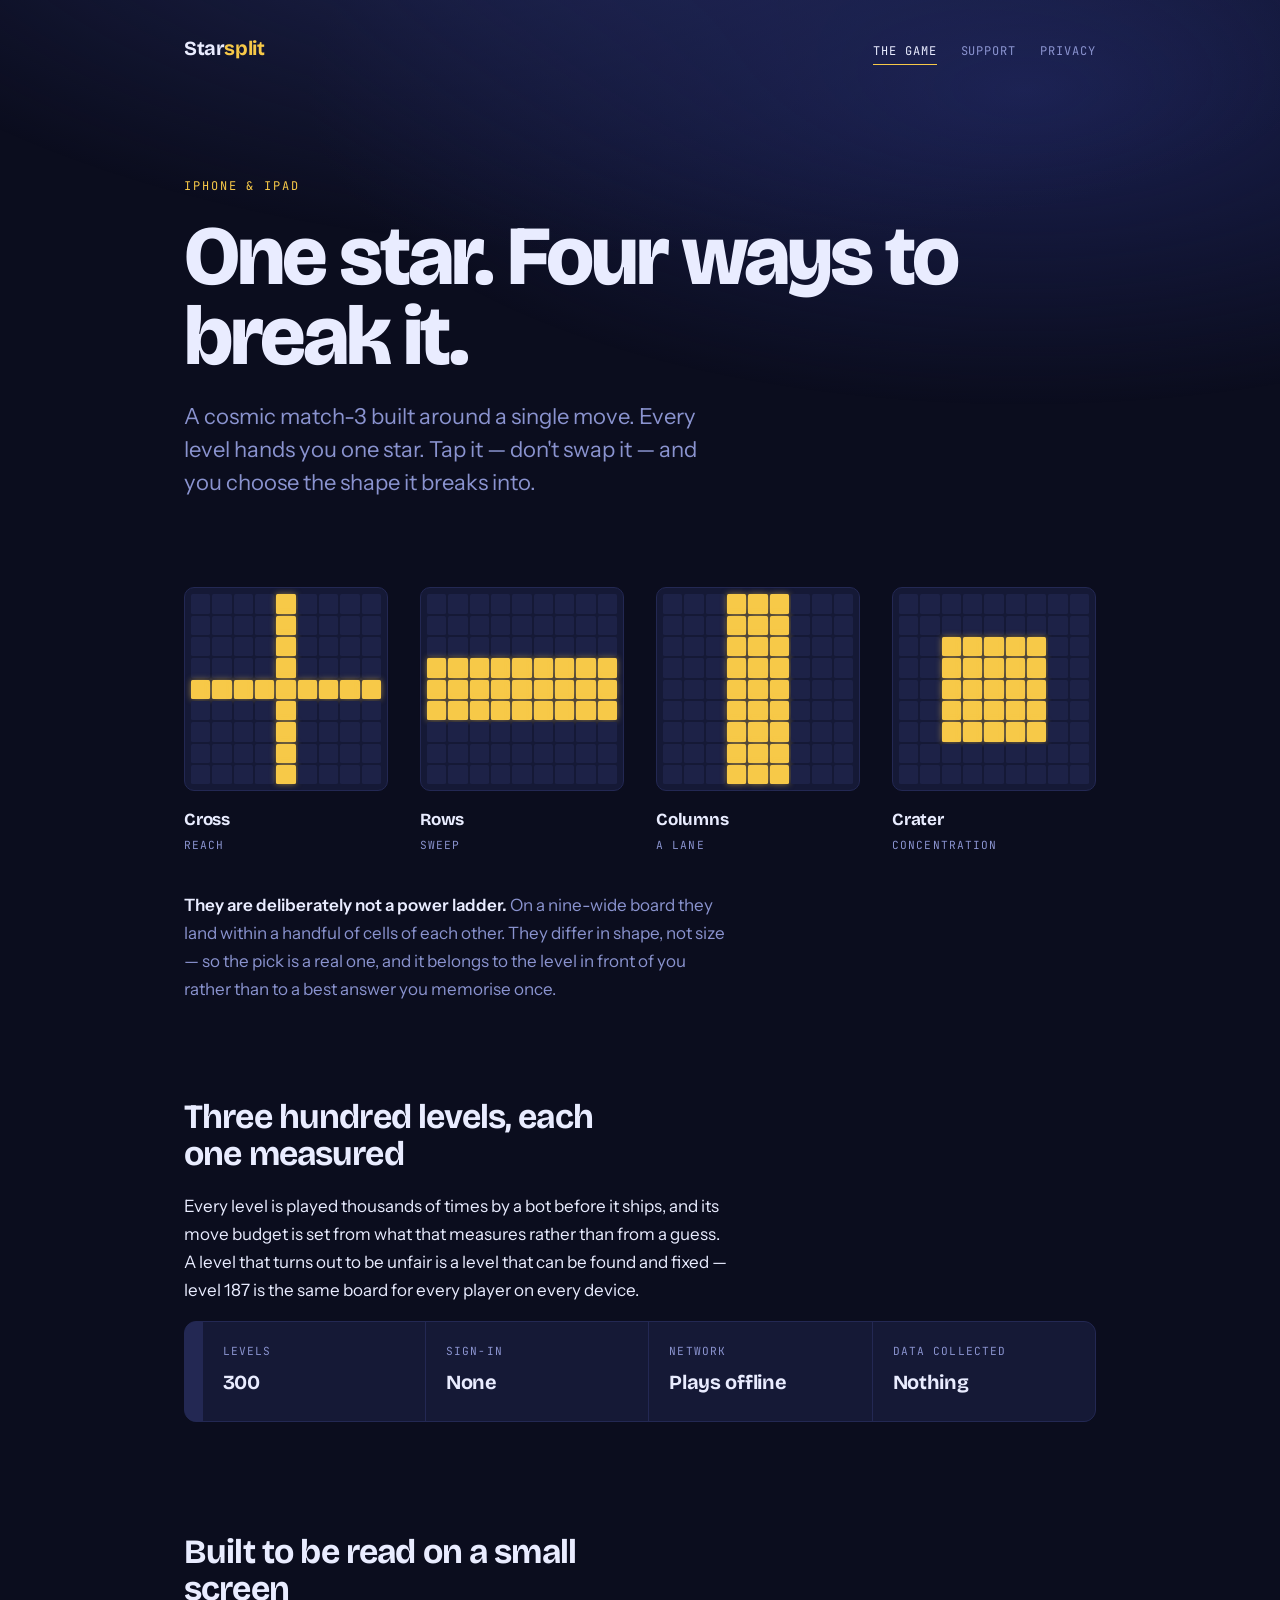
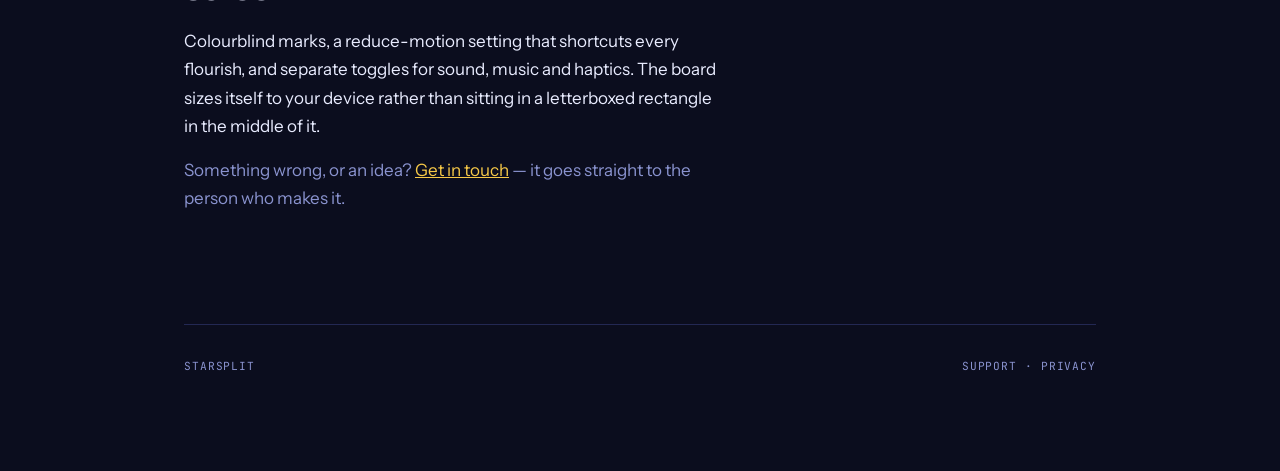
==== index.html @ 792201fa "The public site: the game, the privacy policy, and support Three static pages, no build step, ready " ====
<!doctype html>
<html lang="en">
<head>
<meta charset="utf-8">
<meta name="viewport" content="width=device-width, initial-scale=1">
<title>Starsplit — a cosmic match-3</title>
<meta name="description" content="A cosmic match-3 for iPhone and iPad, built around one move: tap the star, and choose the shape it breaks into.">
<meta name="theme-color" content="#0b0d1e">
<link rel="preconnect" href="https://fonts.googleapis.com">
<link rel="preconnect" href="https://fonts.gstatic.com" crossorigin>
<link href="https://fonts.googleapis.com/css2?family=Bricolage+Grotesque:opsz,wght@12..96,700;12..96,800&family=Instrument+Sans:wght@400;500;600&family=JetBrains+Mono:wght@400;500&display=swap" rel="stylesheet">
<link rel="stylesheet" href="style.css">
</head>
<body>
<div class="page">

	<header class="masthead">
		<a class="wordmark" href="index.html">Star<span>split</span></a>
		<nav class="nav">
			<a href="index.html" aria-current="page">The game</a>
			<a href="support.html">Support</a>
			<a href="privacy.html">Privacy</a>
		</nav>
	</header>

	<main>
		<section class="hero">
			<p class="eyebrow">iPhone &amp; iPad</p>
			<h1>One star. Four ways to break it.</h1>
			<p class="lede">
				A cosmic match-3 built around a single move. Every level hands you one star.
				Tap it — don't swap it — and you choose the shape it breaks into.
			</p>
		</section>

		<ul class="splits" id="splits">
			<li class="split">
				<div class="grid" data-shape="cross" role="img" aria-label="Cross: clears one full row and one full column."></div>
				<h2>Cross</h2>
				<p>Reach</p>
			</li>
			<li class="split">
				<div class="grid" data-shape="rows" role="img" aria-label="Rows: clears three whole rows."></div>
				<h2>Rows</h2>
				<p>Sweep</p>
			</li>
			<li class="split">
				<div class="grid" data-shape="cols" role="img" aria-label="Columns: clears three whole columns."></div>
				<h2>Columns</h2>
				<p>A lane</p>
			</li>
			<li class="split">
				<div class="grid" data-shape="crater" role="img" aria-label="Crater: clears a five by five hole."></div>
				<h2>Crater</h2>
				<p>Concentration</p>
			</li>
		</ul>

		<p class="splits-note">
			<strong>They are deliberately not a power ladder.</strong> On a nine-wide board they land
			within a handful of cells of each other. They differ in shape, not size — so the pick is a
			real one, and it belongs to the level in front of you rather than to a best answer you
			memorise once.
		</p>

		<section class="section">
			<h2>Three hundred levels, each one measured</h2>
			<p>
				Every level is played thousands of times by a bot before it ships, and its move budget
				is set from what that measures rather than from a guess. A level that turns out to be
				unfair is a level that can be found and fixed — level 187 is the same board for every
				player on every device.
			</p>
			<ul class="facts">
				<li>
					<span class="fact-key">Levels</span>
					<span class="fact-val">300</span>
				</li>
				<li>
					<span class="fact-key">Sign-in</span>
					<span class="fact-val">None</span>
				</li>
				<li>
					<span class="fact-key">Network</span>
					<span class="fact-val">Plays offline</span>
				</li>
				<li>
					<span class="fact-key">Data collected</span>
					<span class="fact-val">Nothing</span>
				</li>
			</ul>
		</section>

		<section class="section">
			<h2>Built to be read on a small screen</h2>
			<p>
				Colourblind marks, a reduce-motion setting that shortcuts every flourish, and separate
				toggles for sound, music and haptics. The board sizes itself to your device rather than
				sitting in a letterboxed rectangle in the middle of it.
			</p>
			<p class="muted">
				Something wrong, or an idea? <a href="support.html">Get in touch</a> — it goes straight
				to the person who makes it.
			</p>
		</section>
	</main>

	<footer class="foot">
		<span>Starsplit</span>
		<span>
			<a href="support.html">Support</a> ·
			<a href="privacy.html">Privacy</a>
		</span>
	</footer>

</div>

<script>
// The four footprints, on the nine-wide grid the game actually uses. Kept as data rather
// than as 324 hand-written divs, and built from the same definitions the game splits by:
// cross = a row and a column, rows/cols = three lanes, crater = a 5x5 hole.
const N = 9, MID = 4;
const SHAPE = {
	cross:  (x, y) => x === MID || y === MID,
	rows:   (x, y) => Math.abs(y - MID) <= 1,
	cols:   (x, y) => Math.abs(x - MID) <= 1,
	crater: (x, y) => Math.abs(x - MID) <= 2 && Math.abs(y - MID) <= 2,
};

for (const grid of document.querySelectorAll(".grid")) {
	const hit = SHAPE[grid.dataset.shape];
	const frag = document.createDocumentFragment();
	for (let y = 0; y < N; y++) {
		for (let x = 0; x < N; x++) {
			const cell = document.createElement("div");
			cell.className = "cell";
			if (hit(x, y)) {
				cell.classList.add("lit");
				// Staggered from the centre out, so the shape reads as arriving.
				const d = Math.max(Math.abs(x - MID), Math.abs(y - MID));
				cell.style.setProperty("--d", (d * 0.035).toFixed(3) + "s");
			}
			frag.appendChild(cell);
		}
	}
	grid.appendChild(frag);
}
</script>

</body>
</html>
---- style.css ----
/* Starsplit — the game's own palette (scripts/view/pal.gd), so the site and the app
   read as one place. Nothing here is invented: SPACE, PANEL, PANEL_EDGE, TEXT, MUTED, GOLD. */
:root {
	--space:  #0b0d1e;
	--panel:  #151936;
	--edge:   #232853;
	--text:   #e9ecff;
	--muted:  #8a93cf;
	--gold:   #f7c948;

	--display: "Bricolage Grotesque", ui-sans-serif, system-ui, sans-serif;
	--body:    "Instrument Sans", ui-sans-serif, system-ui, sans-serif;
	--mono:    "JetBrains Mono", ui-monospace, "SF Mono", monospace;

	--measure: 34rem;
	--gutter:  clamp(1.25rem, 5vw, 2.5rem);
}

* { box-sizing: border-box; }

body {
	margin: 0;
	background: var(--space);
	color: var(--text);
	font-family: var(--body);
	font-size: 1.0625rem;
	line-height: 1.65;
	-webkit-font-smoothing: antialiased;
}

/* The sky, the same way the game builds it: a lifted top settling to space. Not a
   decorative gradient — it is Pal.SKY, chapter one, the colour the game was designed against. */
body::before {
	content: "";
	position: fixed;
	inset: 0;
	background:
		radial-gradient(120% 80% at 50% -20%, #232a5e 0%, transparent 60%),
		radial-gradient(80% 50% at 80% 10%, #1a2050 0%, transparent 70%);
	pointer-events: none;
	z-index: 0;
}

.page {
	position: relative;
	z-index: 1;
	max-width: 62rem;
	margin: 0 auto;
	padding: 0 var(--gutter) 6rem;
}

/* --- masthead ------------------------------------------------------------- */

.masthead {
	display: flex;
	align-items: baseline;
	justify-content: space-between;
	gap: 1.5rem;
	flex-wrap: wrap;
	padding: 2rem 0 0;
}

.wordmark {
	font-family: var(--display);
	font-weight: 700;
	font-size: 1.25rem;
	letter-spacing: -0.02em;
	color: var(--text);
	text-decoration: none;
}

.wordmark span { color: var(--gold); }

.nav {
	display: flex;
	gap: 1.5rem;
	font-family: var(--mono);
	font-size: 0.75rem;
	letter-spacing: 0.08em;
	text-transform: uppercase;
}

.nav a {
	color: var(--muted);
	text-decoration: none;
	padding-bottom: 2px;
	border-bottom: 1px solid transparent;
}

.nav a:hover,
.nav a[aria-current="page"] {
	color: var(--text);
	border-bottom-color: var(--gold);
}

/* --- hero ----------------------------------------------------------------- */

.hero { padding: clamp(3rem, 12vw, 7rem) 0 0; }

.eyebrow {
	font-family: var(--mono);
	font-size: 0.75rem;
	letter-spacing: 0.16em;
	text-transform: uppercase;
	color: var(--gold);
	margin: 0 0 1.25rem;
}

h1 {
	font-family: var(--display);
	font-weight: 800;
	font-size: clamp(2.75rem, 9vw, 5.25rem);
	line-height: 0.95;
	letter-spacing: -0.035em;
	margin: 0 0 1.5rem;
	/* `ch` on a 44px display face is wider than a phone, and a max-width that exceeds the
	   viewport pushes the whole column sideways — the headline is not the only thing that
	   ends up clipped. Cap it against the container as well as the measure. */
	max-width: min(16ch, 100%);
	overflow-wrap: break-word;
}

.lede {
	font-size: clamp(1.125rem, 2.2vw, 1.375rem);
	line-height: 1.5;
	color: var(--muted);
	max-width: var(--measure);
	margin: 0;
}

/* --- the four splits: the signature ---------------------------------------
   Drawn the way SplitPopup draws them in the game — as the FOOTPRINT each one
   clears on a little grid, not as a picture of its two ingredients. A player
   should not have to read a combo table to know what a move does. */

.splits {
	display: grid;
	grid-template-columns: repeat(auto-fit, minmax(9.5rem, 1fr));
	gap: clamp(1rem, 3vw, 2rem);
	margin: clamp(3rem, 9vw, 5.5rem) 0 0;
	padding: 0;
	list-style: none;
}

.split { margin: 0; }

.grid {
	display: grid;
	grid-template-columns: repeat(9, 1fr);
	gap: 2px;
	aspect-ratio: 1;
	padding: 6px;
	background: var(--panel);
	border: 1px solid var(--edge);
	border-radius: 10px;
}

.cell {
	border-radius: 1.5px;
	background: #1d2247;
}

.cell.lit {
	background: var(--gold);
	box-shadow: 0 0 6px rgba(247, 201, 72, 0.55);
}

/* The one orchestrated moment: each footprint lights in a short sweep, staggered
   per cell from the centre out, so you read the SHAPE arriving rather than a state. */
@media (prefers-reduced-motion: no-preference) {
	.cell.lit {
		animation: ignite 0.5s cubic-bezier(0.2, 0.8, 0.3, 1) backwards;
		animation-delay: var(--d, 0s);
	}
}

@keyframes ignite {
	from { background: #1d2247; box-shadow: none; transform: scale(0.7); }
	to   { transform: scale(1); }
}

.split h2 {
	font-family: var(--display);
	font-weight: 700;
	font-size: 1.0625rem;
	letter-spacing: -0.01em;
	margin: 0.9rem 0 0.15rem;
}

.split p {
	font-family: var(--mono);
	font-size: 0.7rem;
	letter-spacing: 0.1em;
	text-transform: uppercase;
	color: var(--muted);
	margin: 0;
}

.splits-note {
	max-width: var(--measure);
	color: var(--muted);
	margin: 2.25rem 0 0;
}

.splits-note strong { color: var(--text); font-weight: 600; }

/* --- plain sections ------------------------------------------------------- */

.section { padding: clamp(3.5rem, 10vw, 6rem) 0 0; }

/* Display type sets its own leading. Inheriting the body's 1.65 leaves a two-line heading
   reading as two unrelated lines rather than one phrase. */
.section h2 {
	font-family: var(--display);
	font-weight: 700;
	font-size: clamp(1.5rem, 4vw, 2.125rem);
	line-height: 1.08;
	letter-spacing: -0.025em;
	margin: 0 0 1.25rem;
	max-width: min(20ch, 100%);
}

/* A section carrying more than one heading needs air above the later ones. Done here rather
   than with an inline margin at each call site, which is how a stylesheet stops being the
   place the spacing lives. */
.section h2:not(:first-child) { margin-top: 2.5rem; }

.section h3 {
	font-family: var(--display);
	font-weight: 700;
	font-size: 1.125rem;
	line-height: 1.3;
	letter-spacing: -0.01em;
	margin: 2.25rem 0 0.5rem;
}

.section p,
.section li { max-width: var(--measure); }

.section p { margin: 0 0 1rem; }

.section ul { padding-left: 1.1rem; margin: 0 0 1rem; }

.section li { margin-bottom: 0.4rem; }

.muted { color: var(--muted); }

a { color: var(--gold); }

a:focus-visible,
.nav a:focus-visible,
.wordmark:focus-visible {
	outline: 2px solid var(--gold);
	outline-offset: 3px;
	border-radius: 2px;
}

/* --- facts strip ---------------------------------------------------------- */

.facts {
	display: grid;
	grid-template-columns: repeat(auto-fit, minmax(12rem, 1fr));
	gap: 1px;
	background: var(--edge);
	border: 1px solid var(--edge);
	border-radius: 12px;
	overflow: hidden;
	margin: 2rem 0 0;
	padding: 0;
	list-style: none;
}

.facts li {
	background: var(--panel);
	padding: 1.25rem 1.25rem 1.4rem;
	margin: 0;
	max-width: none;
}

.facts dt,
.fact-key {
	font-family: var(--mono);
	font-size: 0.7rem;
	letter-spacing: 0.1em;
	text-transform: uppercase;
	color: var(--muted);
	display: block;
	margin-bottom: 0.35rem;
}

.fact-val {
	font-family: var(--display);
	font-weight: 700;
	font-size: 1.25rem;
	letter-spacing: -0.015em;
	display: block;
}

/* --- the collection table (privacy) --------------------------------------- */

.collect {
	width: 100%;
	border-collapse: collapse;
	margin: 1.5rem 0 0;
	font-size: 0.9375rem;
}

.collect caption {
	text-align: left;
	font-family: var(--mono);
	font-size: 0.7rem;
	letter-spacing: 0.1em;
	text-transform: uppercase;
	color: var(--muted);
	padding-bottom: 0.75rem;
}

.collect th,
.collect td {
	text-align: left;
	padding: 0.6rem 0.75rem 0.6rem 0;
	border-bottom: 1px solid var(--edge);
}

.collect th {
	font-weight: 500;
	color: var(--text);
}

.collect td {
	font-family: var(--mono);
	font-size: 0.75rem;
	letter-spacing: 0.06em;
	text-transform: uppercase;
	color: var(--muted);
	white-space: nowrap;
	text-align: right;
	padding-right: 0;
}

/* --- footer --------------------------------------------------------------- */

.foot {
	margin-top: clamp(4rem, 12vw, 7rem);
	padding-top: 2rem;
	border-top: 1px solid var(--edge);
	display: flex;
	justify-content: space-between;
	gap: 1.5rem;
	flex-wrap: wrap;
	font-family: var(--mono);
	font-size: 0.7rem;
	letter-spacing: 0.08em;
	text-transform: uppercase;
	color: var(--muted);
}

.foot a { color: var(--muted); text-decoration: none; }
.foot a:hover { color: var(--text); }
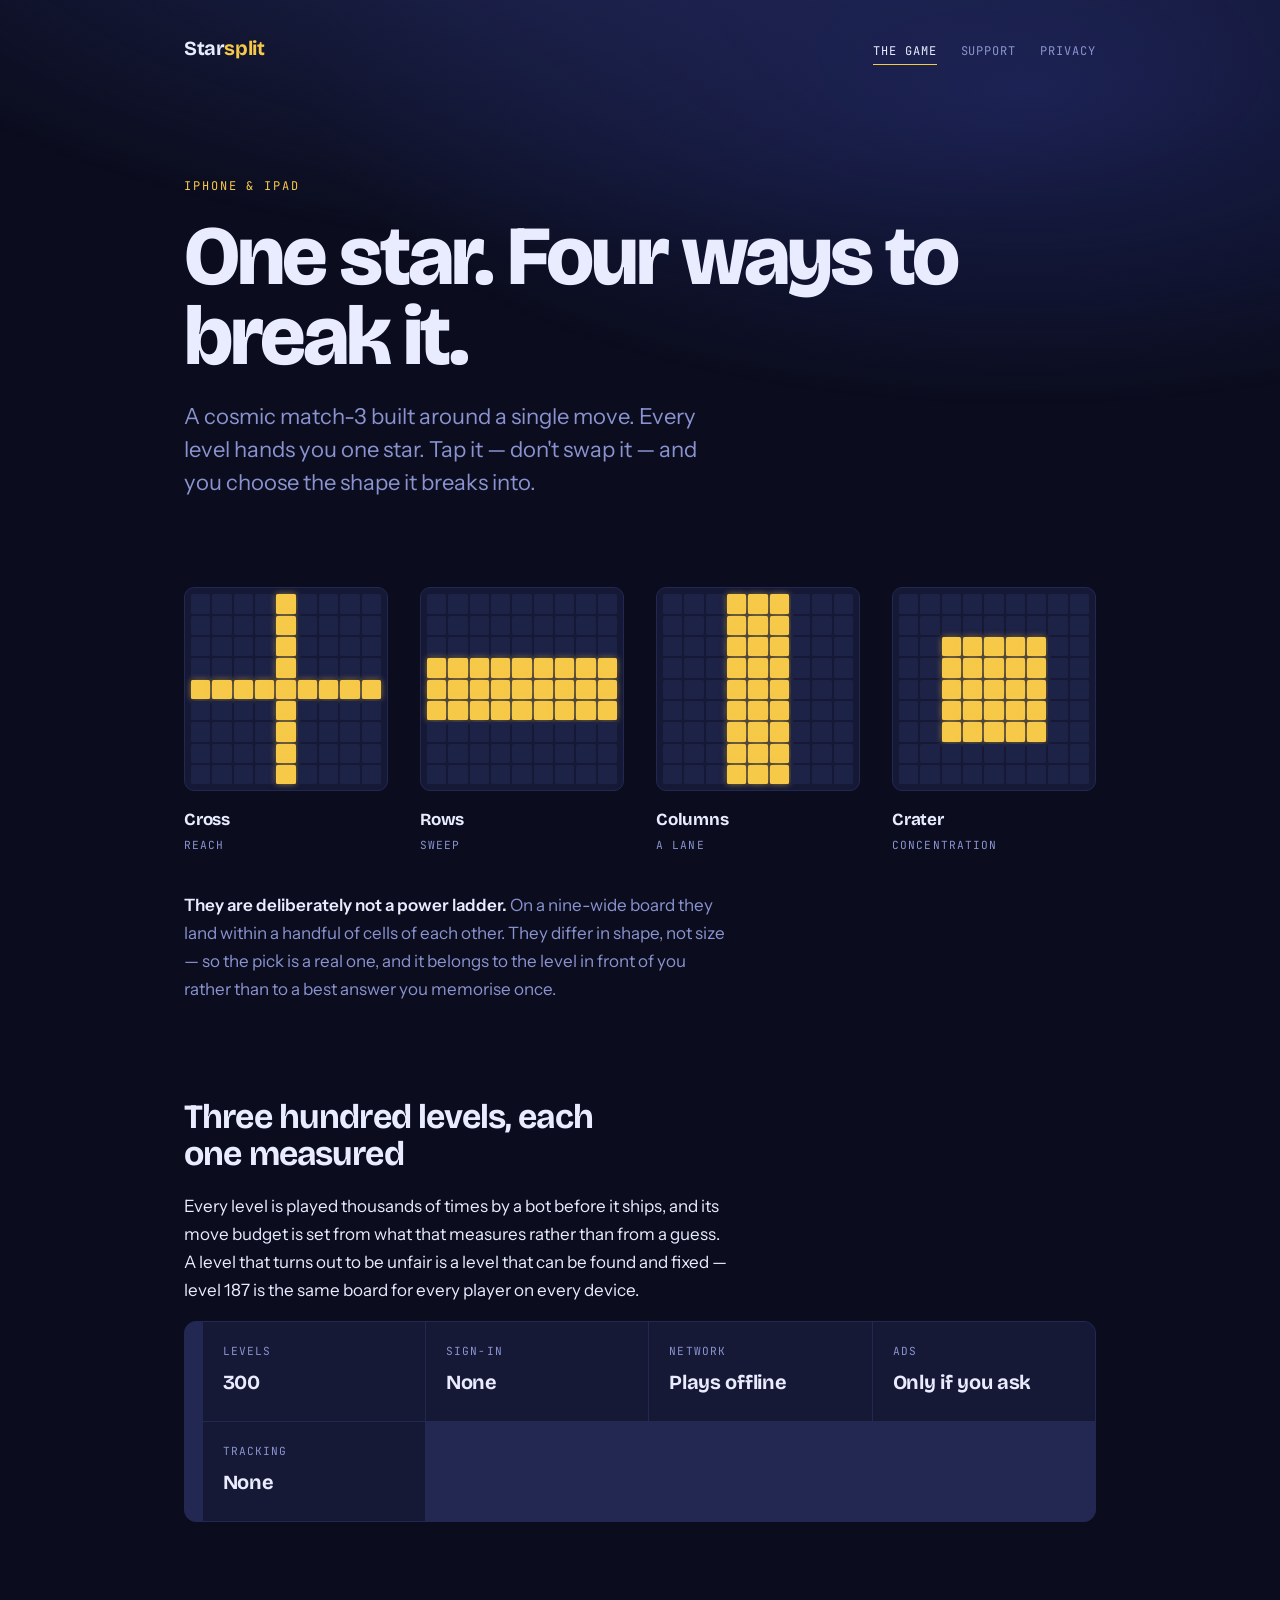
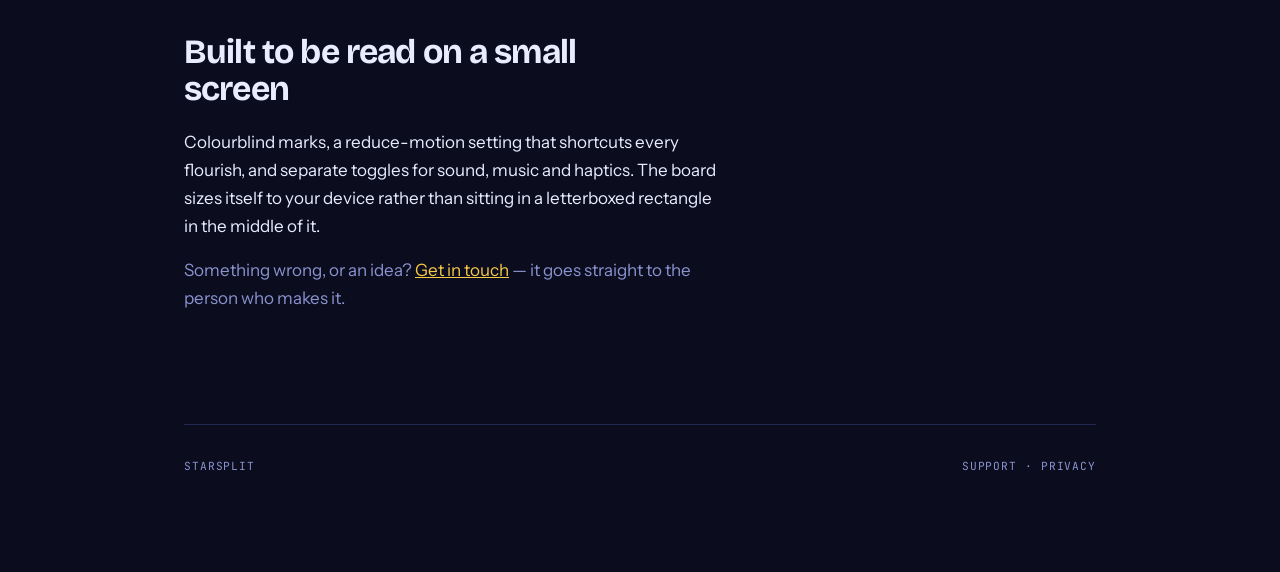
==== commit 97c98041: "Ads and purchases, said plainly The page promised that if a future release ever added in-app purchas" ====
--- a/index.html
+++ b/index.html
@@ -85,8 +85,12 @@
 					<span class="fact-val">Plays offline</span>
 				</li>
 				<li>
-					<span class="fact-key">Data collected</span>
-					<span class="fact-val">Nothing</span>
+					<span class="fact-key">Ads</span>
+					<span class="fact-val">Only if you ask</span>
+				</li>
+				<li>
+					<span class="fact-key">Tracking</span>
+					<span class="fact-val">None</span>
 				</li>
 			</ul>
 		</section>
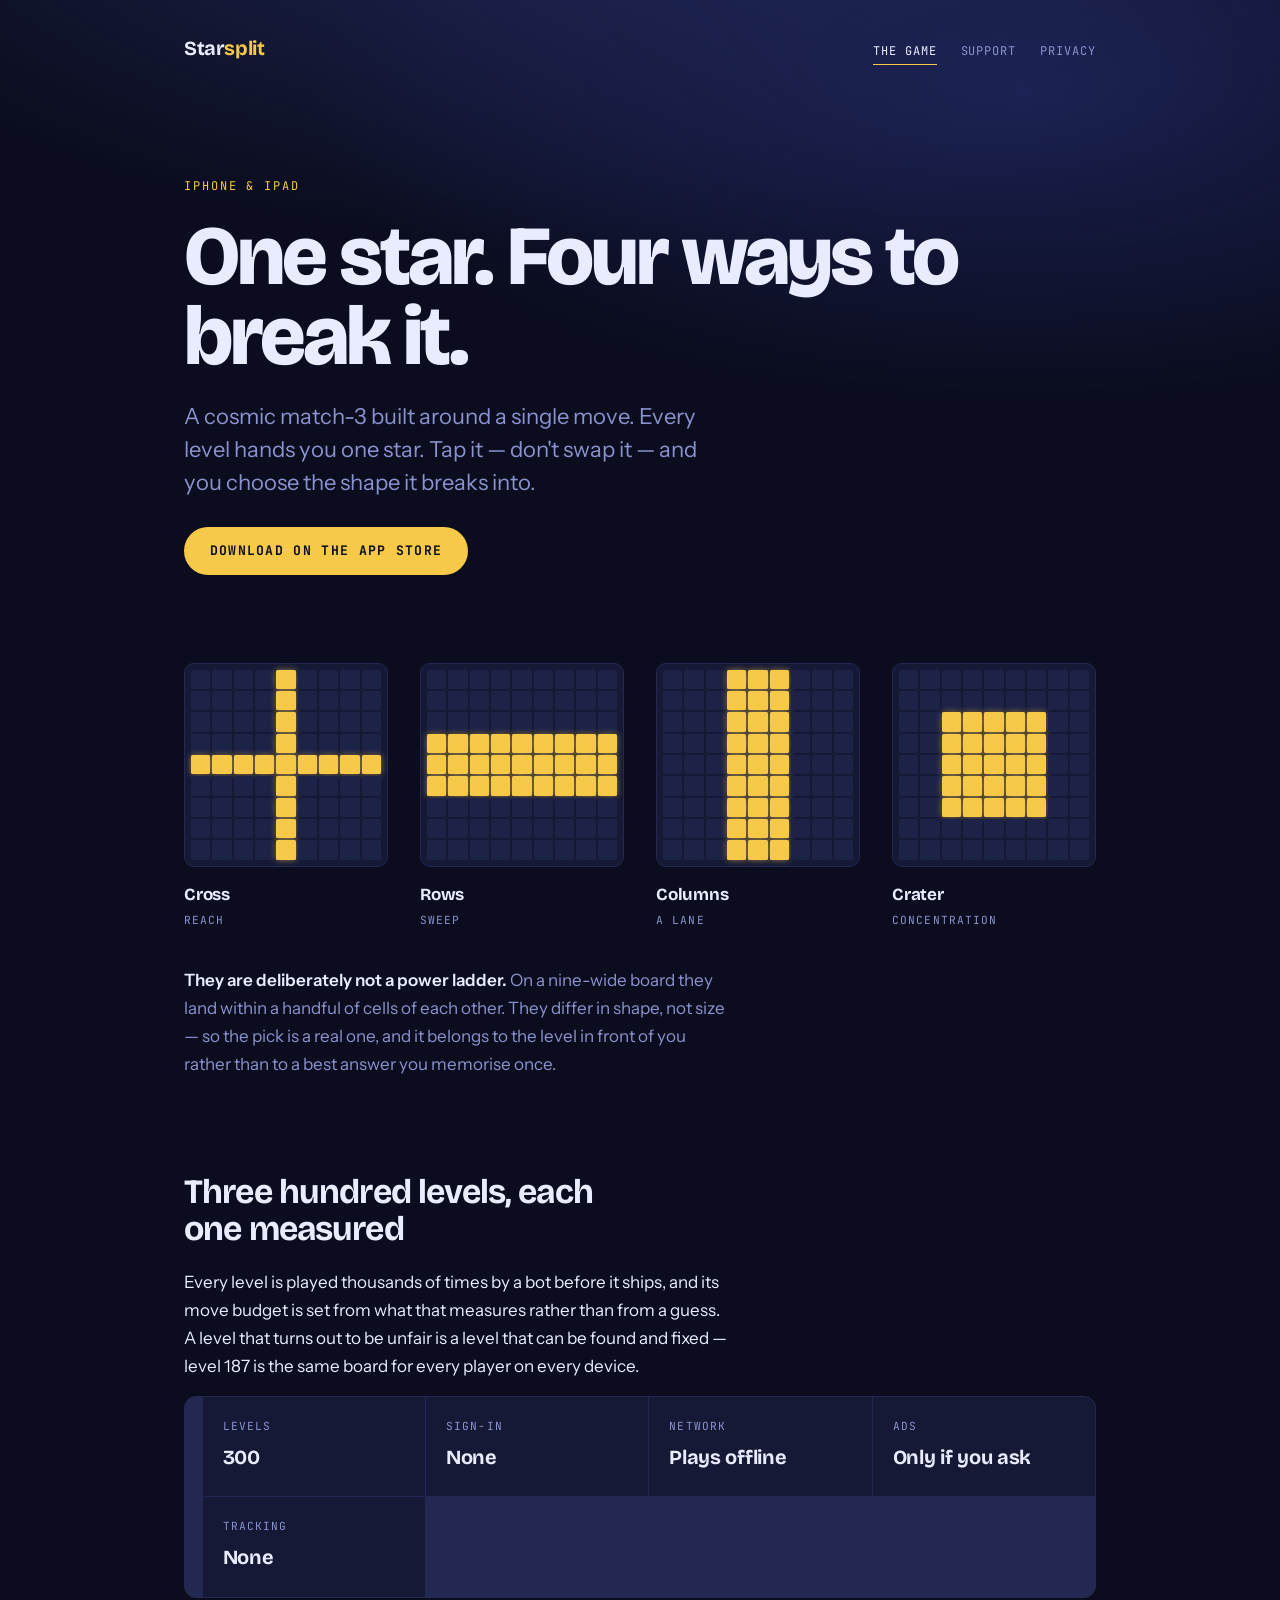
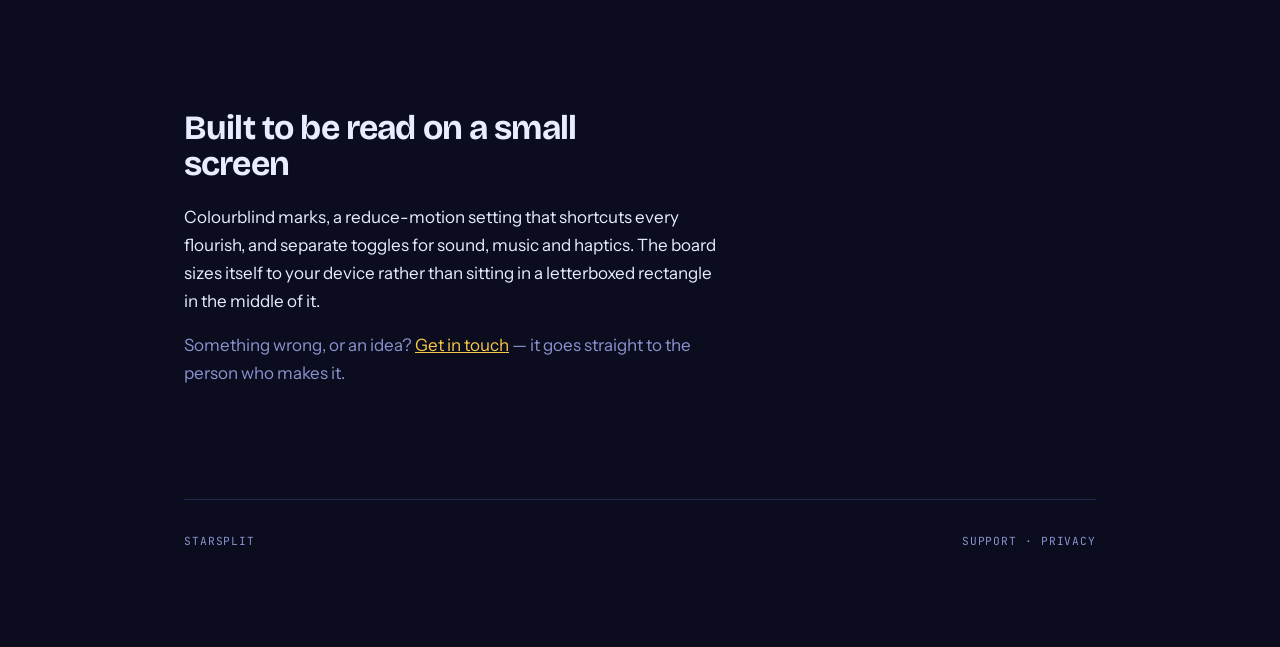
==== commit 6841b7c4: "Link the App Store from the hero The site had no route to the listing at all.  Co-Authored-By: Claud" ====
--- a/index.html
+++ b/index.html
@@ -30,6 +30,9 @@
 			<p class="lede">
 				A cosmic match-3 built around a single move. Every level hands you one star.
 				Tap it — don't swap it — and you choose the shape it breaks into.
+			</p>
+			<p class="store">
+				<a class="store-link" href="https://apps.apple.com/us/app/starsplit-matching-puzzle/id6791795719?ct=website">Download on the App&nbsp;Store</a>
 			</p>
 		</section>
 
--- a/style.css
+++ b/style.css
@@ -357,3 +357,24 @@
 
 .foot a { color: var(--muted); text-decoration: none; }
 .foot a:hover { color: var(--text); }
+
+/* App Store link — the page's one conversion point, so it carries the gold
+   accent nothing else on the page uses as a fill. */
+.store { margin: 1.75rem 0 0; }
+.store-link {
+	display: inline-block;
+	padding: 0.8rem 1.6rem;
+	border-radius: 999px;
+	background: var(--gold);
+	color: var(--space);
+	font-family: var(--mono);
+	font-size: 0.82rem;
+	font-weight: 700;
+	letter-spacing: 0.1em;
+	text-transform: uppercase;
+	text-decoration: none;
+	transition: transform 0.15s ease, filter 0.15s ease;
+}
+.store-link:hover { transform: translateY(-2px); filter: brightness(1.08); }
+.store-link:focus-visible { outline: 3px solid var(--text); outline-offset: 3px; }
+@media (prefers-reduced-motion: reduce) { .store-link { transition: none; } }
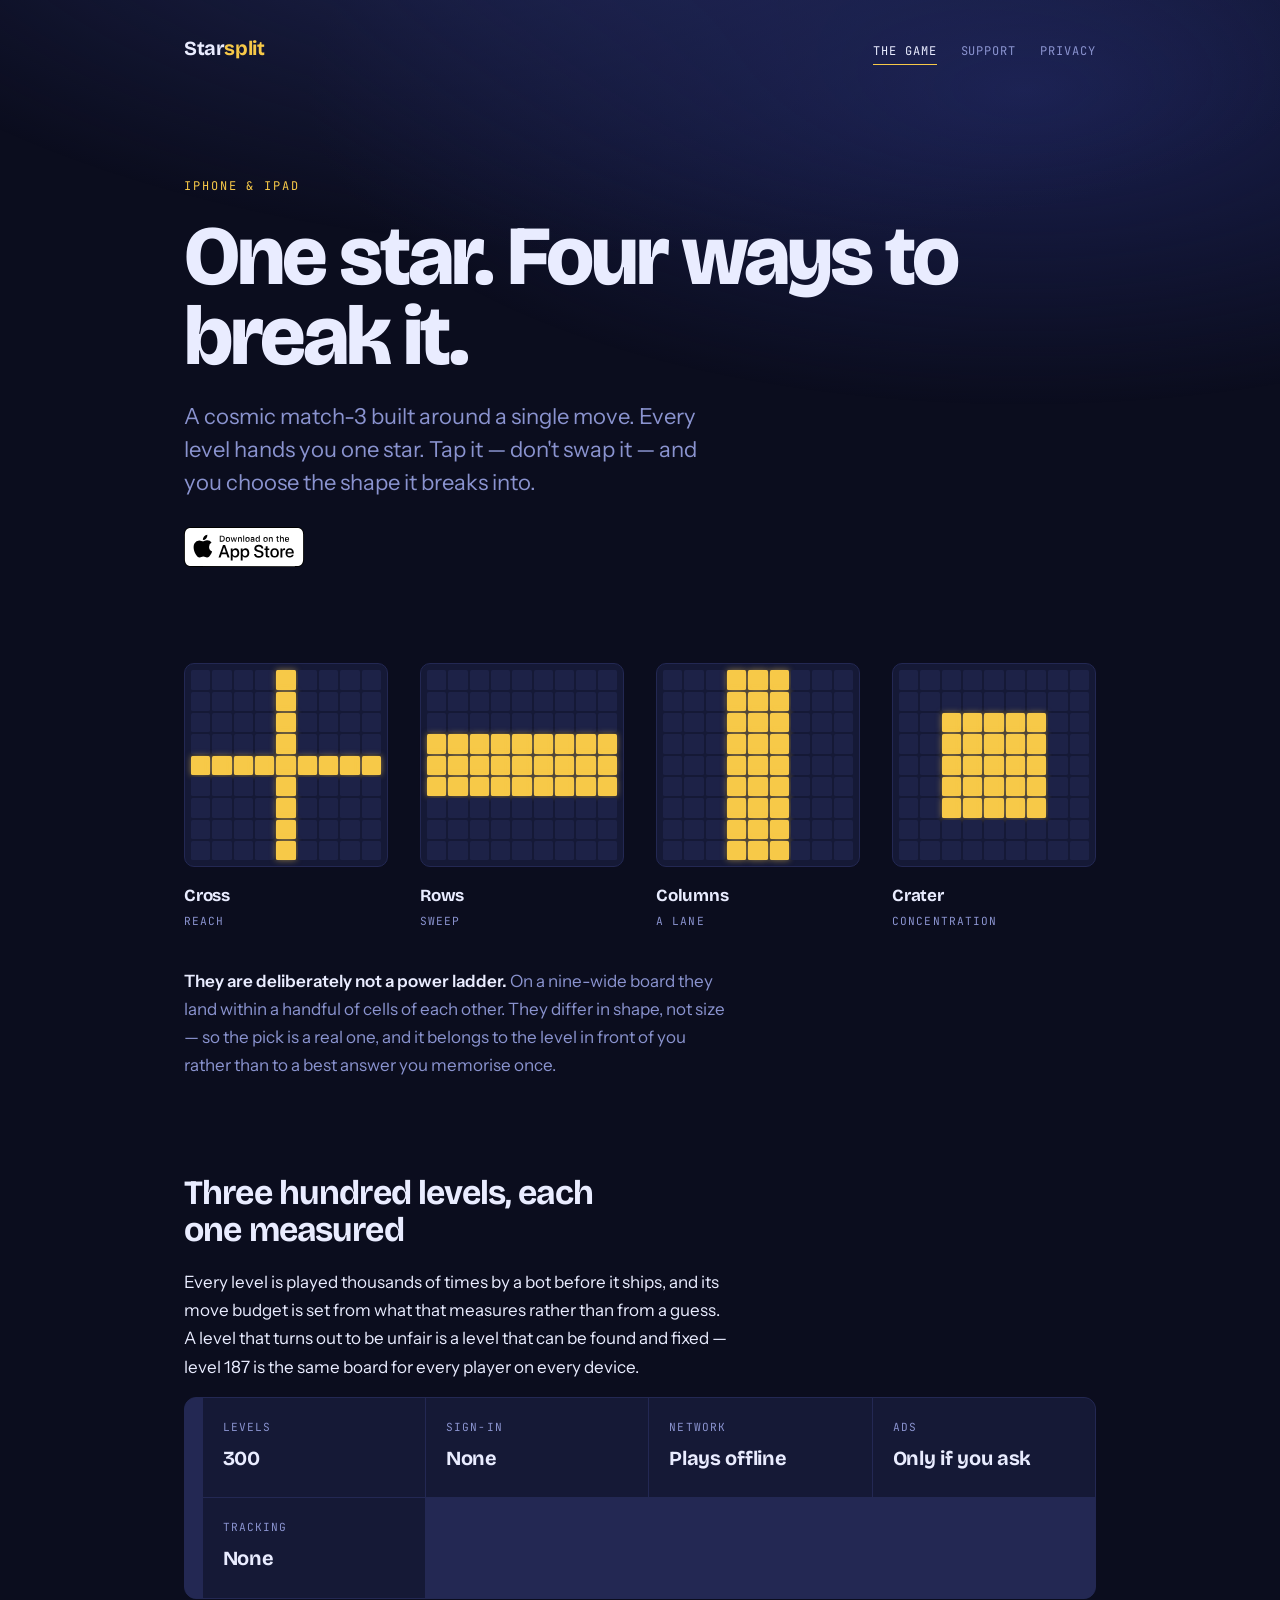
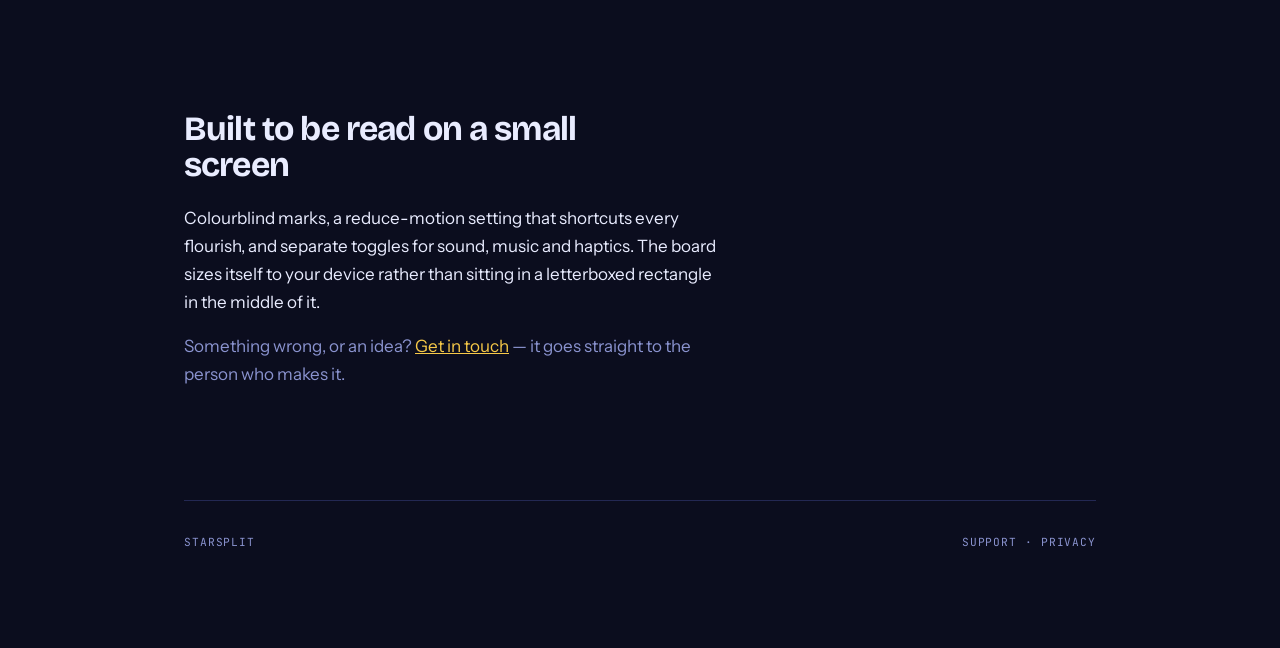
==== commit 80c0bfb2: "Use Apple's official App Store badge Replaces the text link with the current 'Download on the App St" ====
--- a/index.html
+++ b/index.html
@@ -32,7 +32,9 @@
 				Tap it — don't swap it — and you choose the shape it breaks into.
 			</p>
 			<p class="store">
-				<a class="store-link" href="https://apps.apple.com/us/app/starsplit-matching-puzzle/id6791795719?ct=website">Download on the App&nbsp;Store</a>
+				<a class="badge" href="https://apps.apple.com/us/app/starsplit-matching-puzzle/id6791795719?ct=website">
+					<img src="assets/app-store-badge.svg" alt="Download Starsplit on the App Store" width="120" height="40">
+				</a>
 			</p>
 		</section>
 
--- a/style.css
+++ b/style.css
@@ -358,23 +358,10 @@
 .foot a { color: var(--muted); text-decoration: none; }
 .foot a:hover { color: var(--text); }
 
-/* App Store link — the page's one conversion point, so it carries the gold
-   accent nothing else on the page uses as a fill. */
+/* Apple's official App Store badge, used unmodified per Apple's marketing
+   guidelines: scaled proportionally only, and given the required clear space of
+   at least one quarter of the badge height on every side. */
+.badge { display: inline-block; line-height: 0; }
+.badge img { height: 40px; width: auto; display: block; }
+.badge:focus-visible { outline: 3px solid var(--gold); outline-offset: 6px; border-radius: 6px; }
 .store { margin: 1.75rem 0 0; }
-.store-link {
-	display: inline-block;
-	padding: 0.8rem 1.6rem;
-	border-radius: 999px;
-	background: var(--gold);
-	color: var(--space);
-	font-family: var(--mono);
-	font-size: 0.82rem;
-	font-weight: 700;
-	letter-spacing: 0.1em;
-	text-transform: uppercase;
-	text-decoration: none;
-	transition: transform 0.15s ease, filter 0.15s ease;
-}
-.store-link:hover { transform: translateY(-2px); filter: brightness(1.08); }
-.store-link:focus-visible { outline: 3px solid var(--text); outline-offset: 3px; }
-@media (prefers-reduced-motion: reduce) { .store-link { transition: none; } }
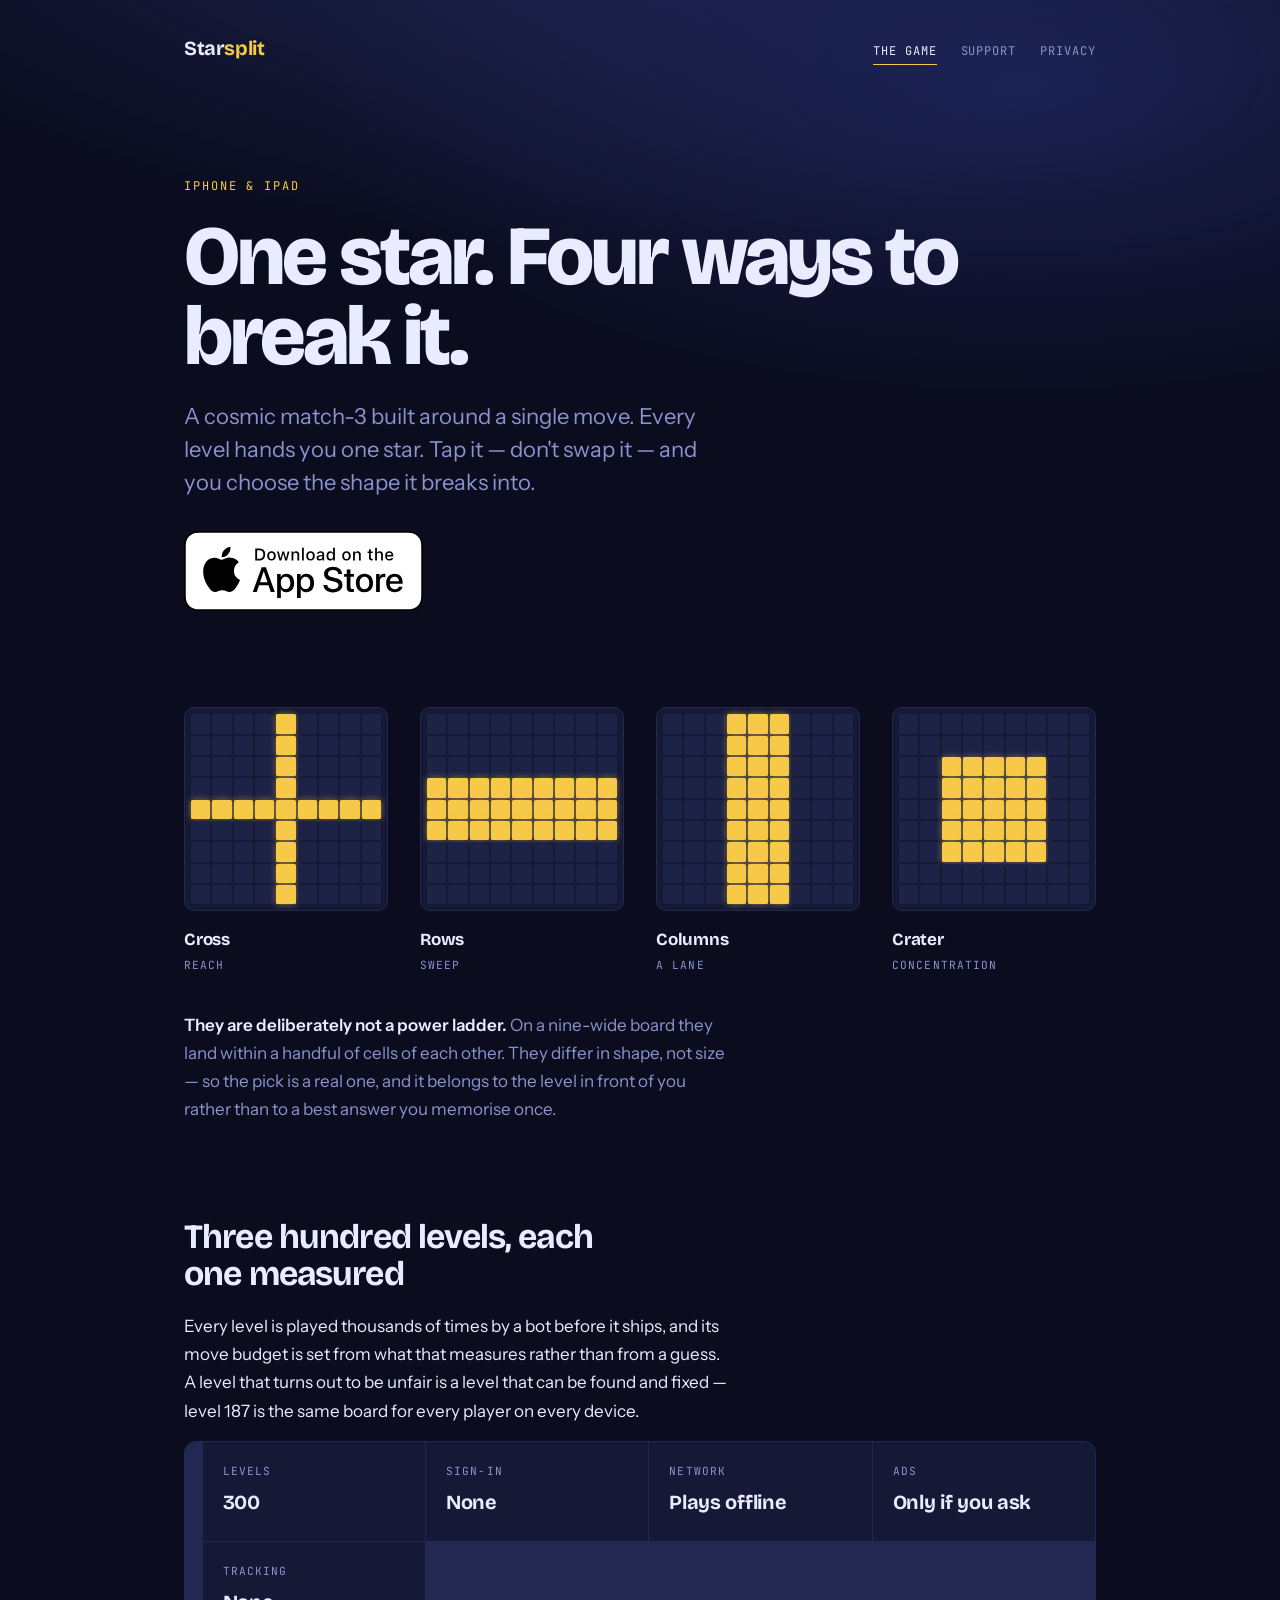
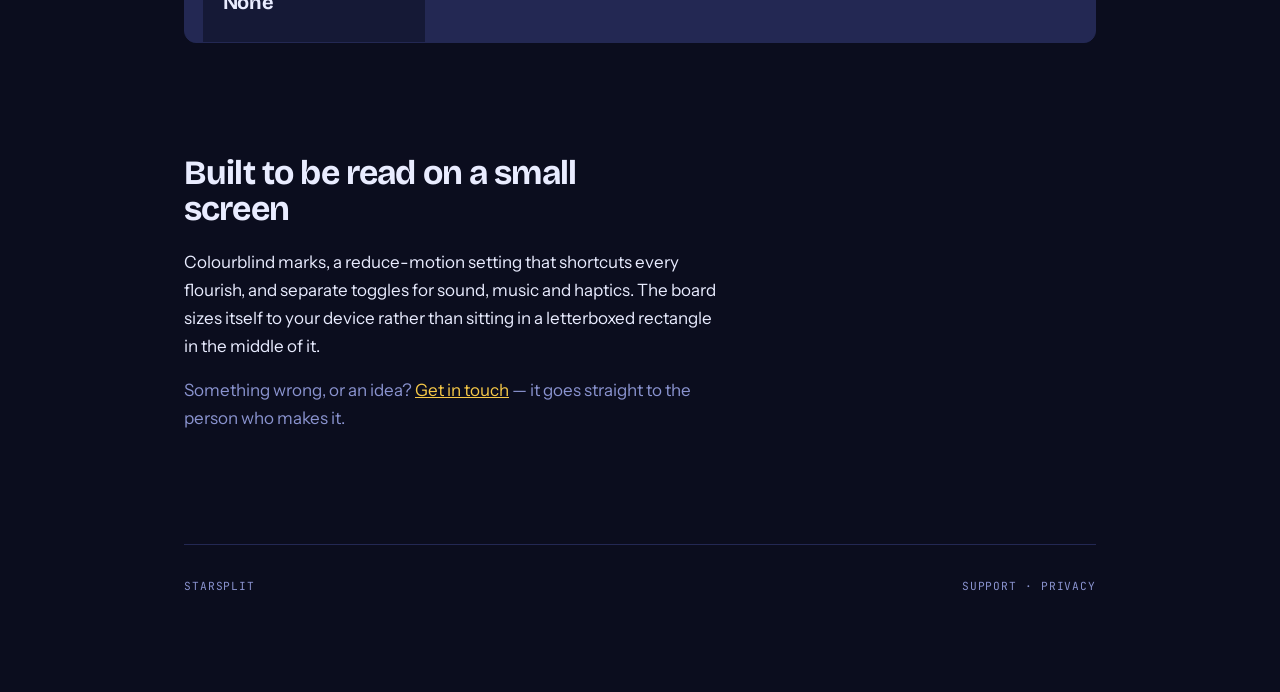
==== commit c3f88597: "Double the App Store badge to 80px At 40px it read as a footnote rather than the page's primary acti" ====
--- a/index.html
+++ b/index.html
@@ -33,7 +33,7 @@
 			</p>
 			<p class="store">
 				<a class="badge" href="https://apps.apple.com/us/app/starsplit-matching-puzzle/id6791795719?ct=website">
-					<img src="assets/app-store-badge.svg" alt="Download Starsplit on the App Store" width="120" height="40">
+					<img src="assets/app-store-badge.svg" alt="Download Starsplit on the App Store" width="240" height="80">
 				</a>
 			</p>
 		</section>
--- a/style.css
+++ b/style.css
@@ -362,6 +362,7 @@
    guidelines: scaled proportionally only, and given the required clear space of
    at least one quarter of the badge height on every side. */
 .badge { display: inline-block; line-height: 0; }
-.badge img { height: 40px; width: auto; display: block; }
-.badge:focus-visible { outline: 3px solid var(--gold); outline-offset: 6px; border-radius: 6px; }
-.store { margin: 1.75rem 0 0; }
+.badge img { height: 80px; width: auto; max-width: 100%; display: block; }
+@media (max-width: 380px) { .badge img { height: 64px; } }
+.badge:focus-visible { outline: 3px solid var(--gold); outline-offset: 20px; border-radius: 6px; }
+.store { margin: 2rem 0 1.5rem; }
